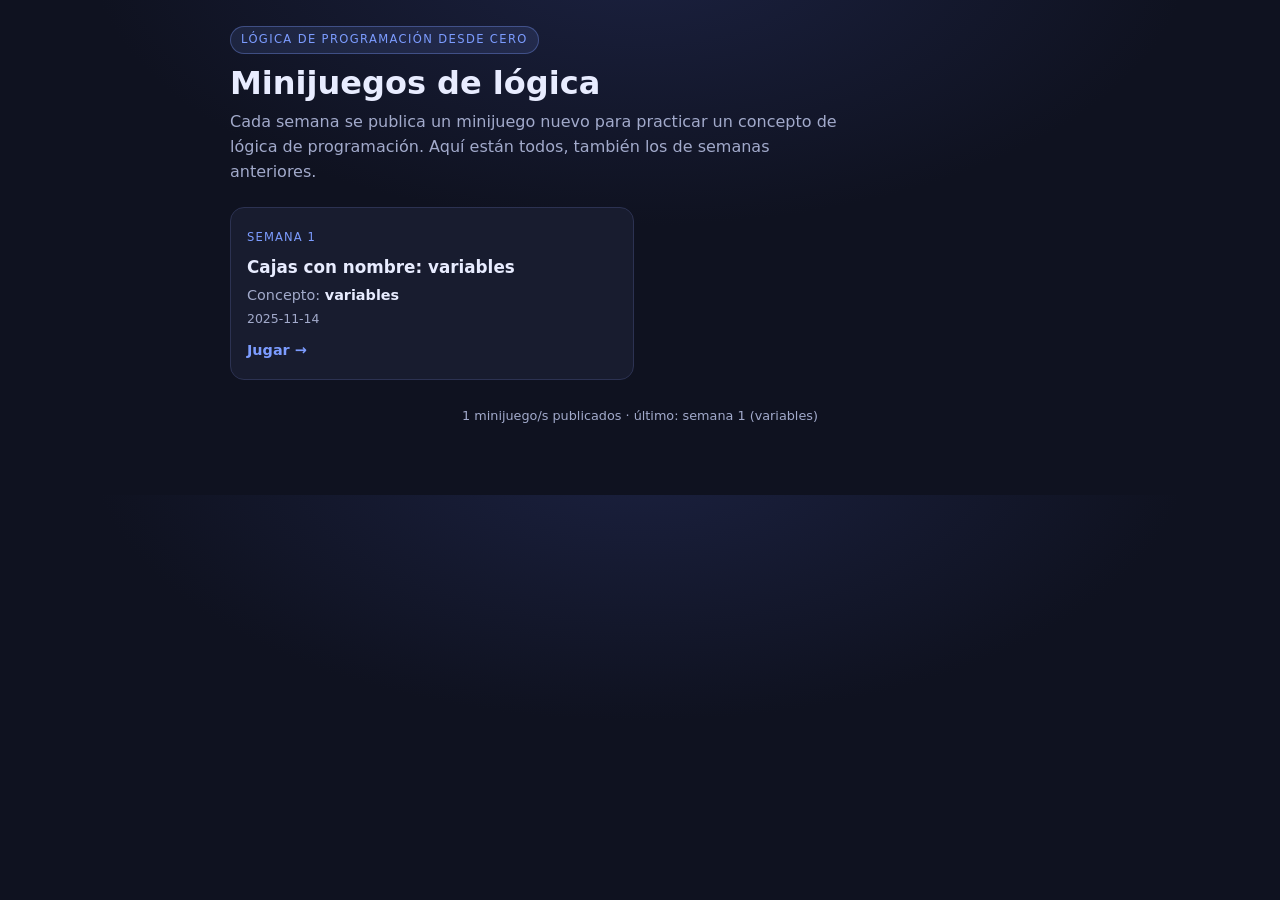
==== index.html @ ae530e12 "Add files via upload" ====
<!DOCTYPE html>
<html lang="es">
<head>
<meta charset="utf-8">
<meta name="viewport" content="width=device-width, initial-scale=1">
<title>Minijuegos de lógica — un concepto nuevo cada semana</title>
<style>
  :root { --fondo:#0f1220; --panel:#181c2f; --texto:#e8ecff; --suave:#a2aacb; --acento:#7c9cff; --borde:#2c3252; }
  * { box-sizing:border-box; }
  body { margin:0; padding:26px 14px 56px; background:radial-gradient(1000px 500px at 50% -10%, #1b2140 0%, var(--fondo) 55%);
         color:var(--texto); font-family:system-ui,-apple-system,"Segoe UI",Roboto,Helvetica,Arial,sans-serif; line-height:1.55; }
  .envoltura { max-width:820px; margin:0 auto; }
  .etiqueta { display:inline-block; font-size:.72rem; letter-spacing:.12em; text-transform:uppercase; color:var(--acento);
              background:rgba(124,156,255,.12); border:1px solid rgba(124,156,255,.35); padding:4px 10px; border-radius:999px; margin-bottom:10px; }
  h1 { font-size:clamp(1.4rem,4.4vw,2rem); margin:0 0 8px; line-height:1.2; }
  .intro { color:var(--suave); margin:0 0 22px; max-width:60ch; }
  .lista { display:grid; gap:12px; grid-template-columns:1fr; }
  @media (min-width:640px) { .lista { grid-template-columns:1fr 1fr; } }
  .tarjeta { display:block; text-decoration:none; color:inherit; background:var(--panel); border:1px solid var(--borde);
             border-radius:14px; padding:16px; transition:transform .12s ease, border-color .12s ease; }
  .tarjeta:hover { border-color:var(--acento); transform:translateY(-2px); }
  .tarjeta .semana { font-size:.72rem; letter-spacing:.1em; text-transform:uppercase; color:var(--acento); }
  .tarjeta h2 { font-size:1.05rem; margin:6px 0 4px; }
  .tarjeta .concepto { margin:0; font-size:.9rem; color:var(--suave); }
  .tarjeta .concepto strong { color:var(--texto); }
  .tarjeta .fecha { margin:2px 0 10px; font-size:.78rem; color:var(--suave); min-height:1em; }
  .tarjeta .jugar { font-size:.9rem; font-weight:700; color:var(--acento); }
  .vacio { background:var(--panel); border:1px dashed var(--borde); border-radius:14px; padding:20px; color:var(--suave); }
  .pie { color:var(--suave); font-size:.8rem; margin-top:26px; text-align:center; }
</style>
</head>
<body>
<div class="envoltura">
  <span class="etiqueta">Lógica de programación desde cero</span>
  <h1>Minijuegos de lógica</h1>
  <p class="intro">Cada semana se publica un minijuego nuevo para practicar un concepto de lógica de programación. Aquí están todos, también los de semanas anteriores.</p>
  <div class="lista">
      <a class="tarjeta" href="semana-01.html">
        <span class="semana">Semana 1</span>
        <h2>Cajas con nombre: variables</h2>
        <p class="concepto">Concepto: <strong>variables</strong></p>
        <p class="fecha">2025-11-14</p>
        <span class="jugar">Jugar &rarr;</span>
      </a>
  </div>
  <p class="pie">1 minijuego/s publicados · último: semana 1 (variables)</p>
</div>
</body>
</html>
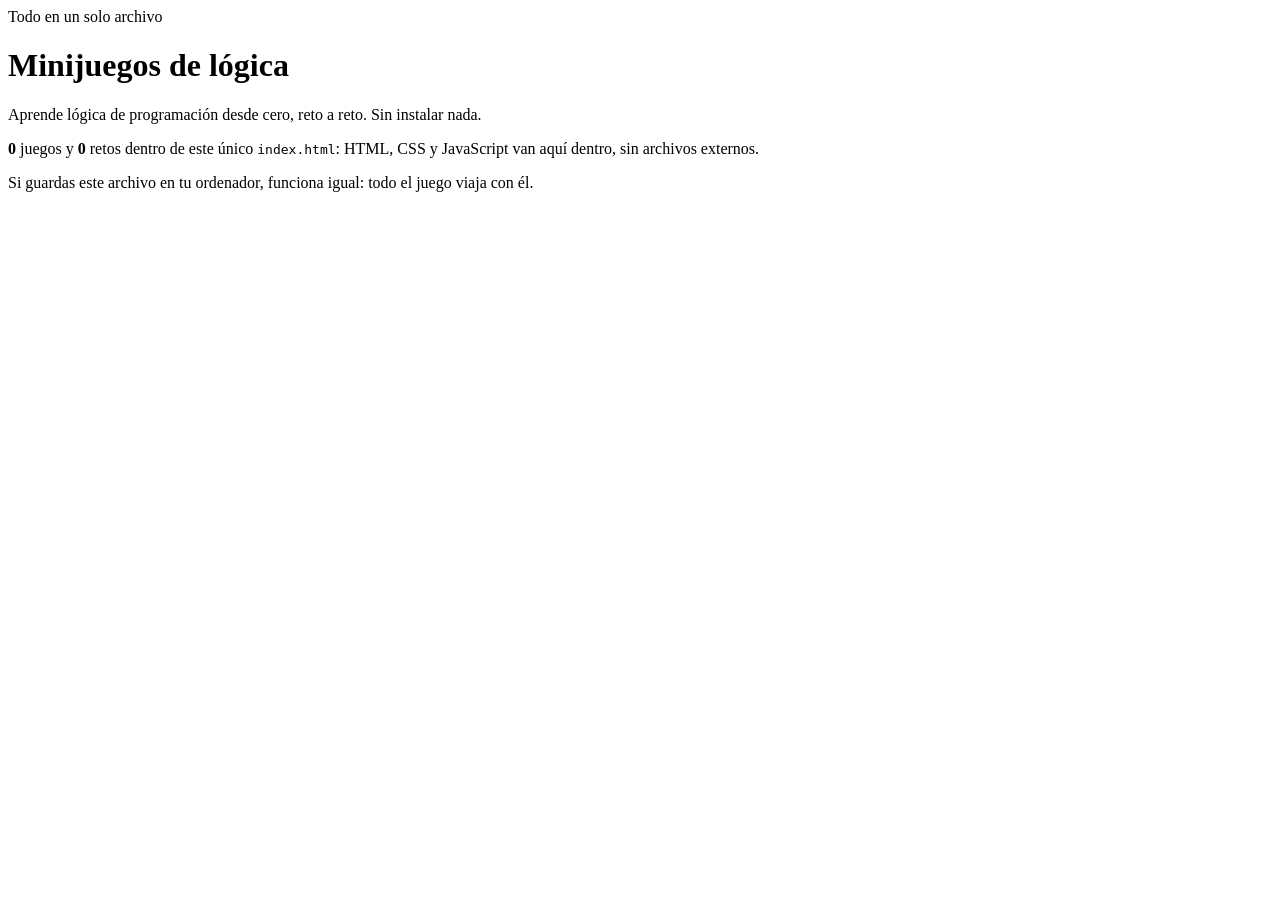
==== commit a88cde3f: "Add files via upload" ====
--- a/index.html
+++ b/index.html
@@ -3,47 +3,59 @@
 <head>
 <meta charset="utf-8">
 <meta name="viewport" content="width=device-width, initial-scale=1">
-<title>Minijuegos de lógica — un concepto nuevo cada semana</title>
-<style>
-  :root { --fondo:#0f1220; --panel:#181c2f; --texto:#e8ecff; --suave:#a2aacb; --acento:#7c9cff; --borde:#2c3252; }
-  * { box-sizing:border-box; }
-  body { margin:0; padding:26px 14px 56px; background:radial-gradient(1000px 500px at 50% -10%, #1b2140 0%, var(--fondo) 55%);
-         color:var(--texto); font-family:system-ui,-apple-system,"Segoe UI",Roboto,Helvetica,Arial,sans-serif; line-height:1.55; }
-  .envoltura { max-width:820px; margin:0 auto; }
-  .etiqueta { display:inline-block; font-size:.72rem; letter-spacing:.12em; text-transform:uppercase; color:var(--acento);
-              background:rgba(124,156,255,.12); border:1px solid rgba(124,156,255,.35); padding:4px 10px; border-radius:999px; margin-bottom:10px; }
-  h1 { font-size:clamp(1.4rem,4.4vw,2rem); margin:0 0 8px; line-height:1.2; }
-  .intro { color:var(--suave); margin:0 0 22px; max-width:60ch; }
-  .lista { display:grid; gap:12px; grid-template-columns:1fr; }
-  @media (min-width:640px) { .lista { grid-template-columns:1fr 1fr; } }
-  .tarjeta { display:block; text-decoration:none; color:inherit; background:var(--panel); border:1px solid var(--borde);
-             border-radius:14px; padding:16px; transition:transform .12s ease, border-color .12s ease; }
-  .tarjeta:hover { border-color:var(--acento); transform:translateY(-2px); }
-  .tarjeta .semana { font-size:.72rem; letter-spacing:.1em; text-transform:uppercase; color:var(--acento); }
-  .tarjeta h2 { font-size:1.05rem; margin:6px 0 4px; }
-  .tarjeta .concepto { margin:0; font-size:.9rem; color:var(--suave); }
-  .tarjeta .concepto strong { color:var(--texto); }
-  .tarjeta .fecha { margin:2px 0 10px; font-size:.78rem; color:var(--suave); min-height:1em; }
-  .tarjeta .jugar { font-size:.9rem; font-weight:700; color:var(--acento); }
-  .vacio { background:var(--panel); border:1px dashed var(--borde); border-radius:14px; padding:20px; color:var(--suave); }
-  .pie { color:var(--suave); font-size:.8rem; margin-top:26px; text-align:center; }
-</style>
+<title>Minijuegos de lógica — HTML, CSS y JS separados</title>
+<link rel="stylesheet" href="style.css">
 </head>
 <body>
 <div class="envoltura">
-  <span class="etiqueta">Lógica de programación desde cero</span>
-  <h1>Minijuegos de lógica</h1>
-  <p class="intro">Cada semana se publica un minijuego nuevo para practicar un concepto de lógica de programación. Aquí están todos, también los de semanas anteriores.</p>
-  <div class="lista">
-      <a class="tarjeta" href="semana-01.html">
-        <span class="semana">Semana 1</span>
-        <h2>Cajas con nombre: variables</h2>
-        <p class="concepto">Concepto: <strong>variables</strong></p>
-        <p class="fecha">2025-11-14</p>
-        <span class="jugar">Jugar &rarr;</span>
-      </a>
+
+  <!-- ============ PORTAL: todos los juegos ============ -->
+  <div id="portal">
+    <header class="encabezado">
+      <span class="etiqueta">Todo en un solo archivo</span>
+      <h1>Minijuegos de lógica</h1>
+      <p class="subtitulo">Aprende lógica de programación desde cero, reto a reto. Sin instalar nada.</p>
+    </header>
+    <p class="portal-intro">
+      <strong id="total-juegos">0</strong> juegos y <strong id="total-retos-todos">0</strong> retos dentro de este único
+      <code>index.html</code>: HTML, CSS y JavaScript van aquí dentro, sin archivos externos.
+    </p>
+    <div class="lista-juegos" id="lista-juegos"></div>
+    <p class="pie">Si guardas este archivo en tu ordenador, funciona igual: todo el juego viaja con él.</p>
   </div>
-  <p class="pie">1 minijuego/s publicados · último: semana 1 (variables)</p>
+
+  <!-- ============ VISTA DE JUEGO ============ -->
+  <div id="vista-juego" hidden>
+    <button class="volver" id="volver-portal" type="button">← Ver todos los juegos</button>
+
+    <header class="encabezado">
+      <span class="etiqueta" id="etiqueta">Juego · <span id="concepto">concepto</span></span>
+      <h1 id="titulo">Minijuego de lógica</h1>
+      <p class="subtitulo" id="subtitulo">Practica lógica de programación desde cero.</p>
+    </header>
+
+    <section class="tarjeta explicacion" id="explicacion">
+      <h2>El concepto</h2>
+      <p id="texto-explicacion"></p>
+    </section>
+
+    <section class="tarjeta">
+      <div class="barra">
+        <span>Reto <strong id="num-reto">1</strong> de <strong id="total-retos">0</strong></span>
+        <span>Puntos: <strong id="puntos">0</strong></span>
+      </div>
+      <div class="pista-progreso"><i id="barra-progreso"></i></div>
+
+      <div id="reto"></div>
+      <div class="feedback" id="feedback" role="status" aria-live="polite"></div>
+    </section>
+
+    <p class="pie">Un minijuego nuevo cada semana · <span id="pie-semana">Semana 1</span></p>
+  </div>
 </div>
+
+<!-- datos y motor, cada uno en su archivo -->
+<script src="datos.js"></script>
+<script src="juego.js"></script>
 </body>
 </html>
